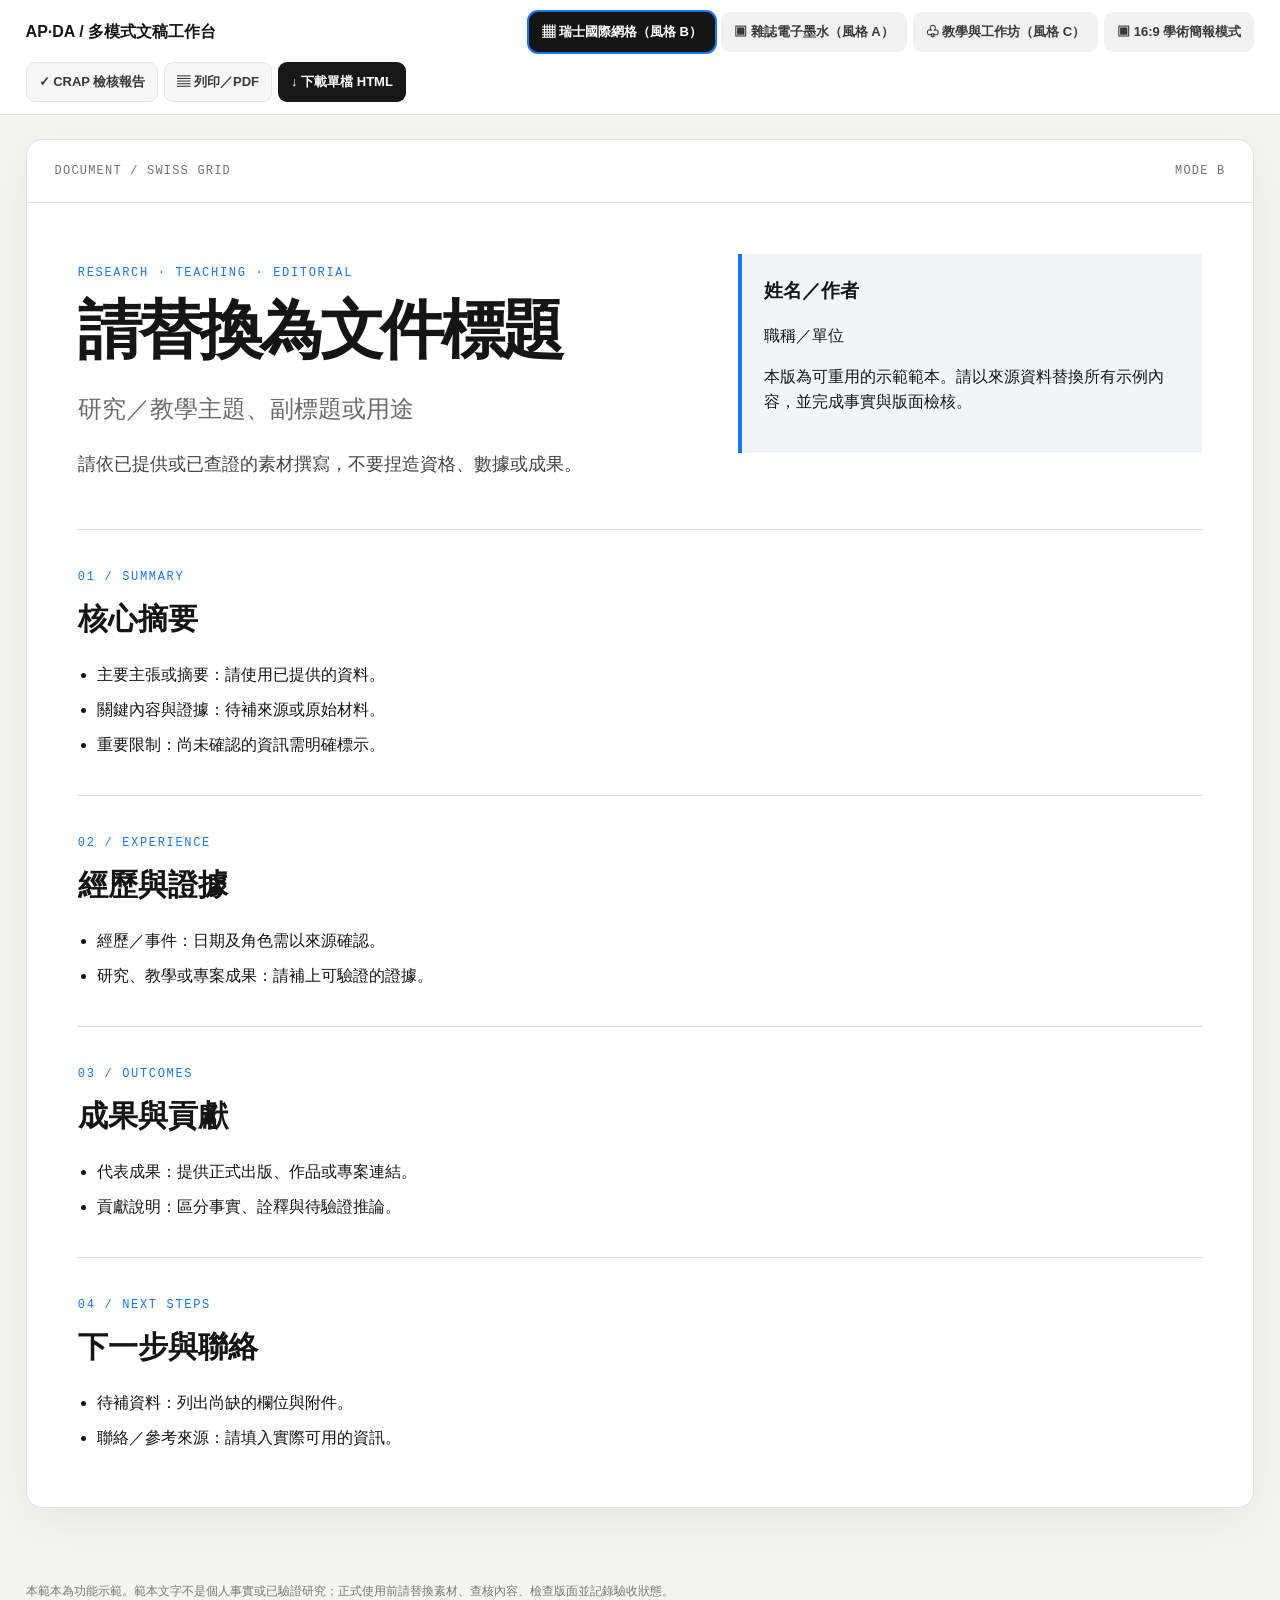
==== assets/multimode-document-studio-template.html @ 9c04f444 "Add reusable multimode document studio HTML template" ====
<!doctype html>
<html lang="zh-Hant" data-initial-mode="swiss">
<head>
<meta charset="utf-8"><meta name="viewport" content="width=device-width,initial-scale=1">
<meta name="description" content="全能文稿排版助手多模式文稿工作介面範本">
<title>多模式文稿工作介面｜全能文稿排版助手</title>
<style>
:root{color-scheme:light;--paper:#f4f4f2;--ink:#151515;--muted:#626262;--line:#d8d8d5;--blue:#1877f2;font-family:Inter,-apple-system,BlinkMacSystemFont,"Segoe UI","Noto Sans TC",sans-serif}
*{box-sizing:border-box}body{margin:0;background:var(--paper);color:var(--ink);line-height:1.55}button{font:inherit;cursor:pointer}button:focus-visible{outline:3px solid #1677ff;outline-offset:3px}
.toolbar{position:sticky;z-index:20;top:0;display:flex;align-items:center;gap:10px;padding:12px clamp(12px,2vw,28px);background:#fffffff2;border-bottom:1px solid #ddd;flex-wrap:wrap}.brand{font-weight:800;white-space:nowrap;margin-right:auto}.mode-group,.action-group{display:flex;align-items:center;gap:6px;flex-wrap:wrap}.toolbar button{border:1px solid transparent;background:#f1f1f1;color:#383838;padding:9px 12px;border-radius:9px;font-size:13px;font-weight:650}.toolbar button[aria-pressed="true"]{background:#141414;color:white;border-color:#141414;box-shadow:0 0 0 2px #1677ff}.toolbar .action{background:#f6f6f6;border-color:#e4e4e4}.toolbar .dark{background:#171717;color:white}
.workspace{max-width:1440px;margin:24px auto;padding:0 clamp(12px,2vw,28px) 50px}.mode-view[hidden]{display:none!important}.paper{background:white;border:1px solid #e1e1e1;border-radius:16px;box-shadow:0 16px 42px #0000000d;overflow:hidden}.meta-row{display:flex;justify-content:space-between;gap:20px;color:#727272;font:12px ui-monospace,monospace;letter-spacing:.1em;text-transform:uppercase;padding:24px 28px;border-bottom:1px solid #e5e5e5}.body-pad{padding:clamp(24px,4vw,64px)}.kicker{font:12px ui-monospace,monospace;letter-spacing:.14em;color:var(--blue);text-transform:uppercase}.main-title{font-size:clamp(32px,5vw,68px);letter-spacing:-.055em;line-height:1.08;margin:16px 0}.sub-title{font-size:clamp(17px,2vw,24px);color:#6a6a6a;max-width:760px}.intro{font-size:18px;max-width:820px;color:#444}.content-section{padding-top:28px;margin-top:32px;border-top:1px solid var(--line)}.content-section h2{font-size:clamp(20px,2.4vw,30px);margin:0 0 14px}.content-section ul{padding-left:1.2em;margin-bottom:0}.content-section li{padding:5px 0}
.swiss-grid{display:grid;grid-template-columns:minmax(0,1.15fr) minmax(230px,.85fr);gap:32px;align-items:start}.statbox{background:#f2f5f8;padding:22px;border-left:4px solid #1877f2}.statbox h3{margin-top:0}.editorial{font-family:Georgia,"Noto Serif TC",serif}.editorial .main-title{font-weight:500;letter-spacing:-.035em}.editorial .intro{font-size:20px;line-height:1.8}.editorial .content-section{border-top:2px solid #222;margin-top:42px;padding-top:25px}.editorial .content-section h2{font-weight:500}.workshop-banner{padding:24px;background:#172d2a;color:white;border-radius:12px}.workshop-banner .kicker{color:#91e6c9}.workshop-steps{display:grid;grid-template-columns:repeat(2,minmax(0,1fr));gap:14px}.workshop-steps .content-section{border:1px solid var(--line);border-radius:10px;padding:20px;margin:0;background:white}
.slide-controls{display:flex;justify-content:center;align-items:center;gap:12px;margin:14px 0}.slide-controls button,.overview button{background:white;border:1px solid #ccc;border-radius:8px;padding:8px 12px}.slide-count{font:13px ui-monospace,monospace;color:#555;min-width:75px;text-align:center}.slide-stage{max-width:1120px;margin:0 auto}.slide{aspect-ratio:16/9;width:100%;min-height:320px;max-height:calc(100vh - 210px);overflow:auto;background:#090909;color:#fff;border-radius:12px;padding:clamp(24px,5vw,72px);display:flex;flex-direction:column;justify-content:space-between;box-shadow:0 18px 54px #0002}.slide[hidden]{display:none}.slide .kicker{color:#65b8ff}.slide h1{font-size:clamp(30px,5vw,70px);line-height:1.08;letter-spacing:-.04em;margin:16px 0}.slide h2{font-size:clamp(24px,3.4vw,46px);line-height:1.15}.slide p,.slide li{font-size:clamp(15px,1.4vw,20px);color:#dedede}.slide-foot{display:flex;justify-content:space-between;border-top:1px solid #444;padding-top:12px;color:#aaa;font:12px ui-monospace,monospace}.overview{display:none;grid-template-columns:repeat(auto-fit,minmax(220px,1fr));gap:14px;margin-top:18px}.overview.open{display:grid}.overview button{text-align:left;min-height:110px}.overview strong{display:block;margin-bottom:8px}.hint{text-align:center;color:#777;font-size:12px;margin:10px 0}
.dialog{border:1px solid #ddd;border-radius:16px;padding:0;width:min(760px,calc(100vw - 24px));max-height:85vh;overflow:auto;box-shadow:0 20px 80px #0004}.dialog::backdrop{background:#0007;backdrop-filter:blur(3px)}.dialog-head{display:flex;align-items:center;justify-content:space-between;padding:18px 22px;border-bottom:1px solid #ddd}.dialog-head h2{margin:0}.dialog-head button{border:1px solid #ddd;border-radius:8px;background:white;padding:7px 10px}.dialog-body{padding:20px 22px}.dialog-body p{color:#555}.check-group{padding:16px 0;border-bottom:1px solid #eee}.check-group h3{margin:0 0 8px}.check-item{display:flex;gap:10px;align-items:flex-start;padding:7px 0}.check-item input{margin-top:5px}.check-status{font-size:12px;color:#666;margin-top:6px}.footnote{color:#777;font-size:12px;margin-top:18px}.footer{max-width:1440px;margin:20px auto;padding:0 clamp(12px,2vw,28px);font-size:12px;color:#777}
@media(max-width:850px){.brand{width:100%;margin-bottom:2px}.toolbar{position:static}.swiss-grid{grid-template-columns:1fr}.workshop-steps{grid-template-columns:1fr}.slide{max-height:none;min-height:280px}.workspace{margin-top:14px}}
@media print{body{background:#fff}.toolbar,.slide-controls,.hint,.footer,.dialog,.overview{display:none!important}.workspace{padding:0;margin:0;max-width:none}.paper{border:0;border-radius:0;box-shadow:none}.mode-view[hidden]{display:none!important}.slide-stage{max-width:none}.slide{display:flex!important;width:100%;height:56.25vw;max-height:none;aspect-ratio:16/9;border-radius:0;page-break-after:always;break-after:page;print-color-adjust:exact;-webkit-print-color-adjust:exact}.slide:last-child{break-after:auto}.body-pad{padding:20mm}.meta-row{padding:10mm}.content-section{break-inside:avoid}.content-section li{break-inside:avoid}}
</style>
</head>
<body>
<header class="toolbar" aria-label="文稿模式與輸出工具列">
  <div class="brand">AP·DA / 多模式文稿工作台</div>
  <div class="mode-group" role="group" aria-label="選擇呈現模式">
    <button type="button" data-mode-button="swiss" aria-pressed="true">▦ 瑞士國際網格（風格 B）</button>
    <button type="button" data-mode-button="editorial" aria-pressed="false">▣ 雜誌電子墨水（風格 A）</button>
    <button type="button" data-mode-button="workshop" aria-pressed="false">♧ 教學與工作坊（風格 C）</button>
    <button type="button" data-mode-button="slides" aria-pressed="false">▣ 16:9 學術簡報模式</button>
  </div>
  <div class="action-group" role="group" aria-label="檢核與輸出">
    <button class="action" type="button" id="crap-open">✓ CRAP 檢核報告</button>
    <button class="action" type="button" id="print-page">▤ 列印／PDF</button>
    <button class="dark" type="button" id="download-html">↓ 下載單檔 HTML</button>
  </div>
</header>
<main class="workspace">
  <section id="view-swiss" class="mode-view" data-mode-view="swiss" aria-label="瑞士國際網格模式">
    <div class="paper"><div class="meta-row"><span>DOCUMENT / SWISS GRID</span><span>MODE B</span></div><div class="body-pad">
      <div class="swiss-grid"><div><p class="kicker">Research · Teaching · Editorial</p><h1 class="main-title" data-title>請替換為文件標題</h1><p class="sub-title" data-subtitle>研究／教學主題、副標題或用途</p><p class="intro" data-intro>請依已提供或已查證的素材撰寫，不要捏造資格、數據或成果。</p></div><aside class="statbox"><h3 data-author>姓名／作者</h3><p data-role>職稱／單位</p><p>本版為可重用的示範範本。請以來源資料替換所有示例內容，並完成事實與版面檢核。</p></aside></div><div data-sections></div>
    </div></div>
  </section>
  <section id="view-editorial" class="mode-view editorial" data-mode-view="editorial" aria-label="雜誌電子墨水模式" hidden>
    <div class="paper"><div class="meta-row"><span>FIELD NOTES / EDITORIAL</span><span>MODE A</span></div><div class="body-pad">
      <p class="kicker">A considered document</p><h1 class="main-title" data-title>請替換為文件標題</h1><p class="sub-title" data-subtitle>研究／教學主題、副標題或用途</p><p class="intro" data-intro>請依已提供或已查證的素材撰寫，不要捏造資格、數據或成果。</p><p data-author></p><p data-role></p><div data-sections></div>
    </div></div>
  </section>
  <section id="view-workshop" class="mode-view" data-mode-view="workshop" aria-label="教學與工作坊模式" hidden>
    <div class="paper"><div class="meta-row"><span>LEARNING / WORKSHOP</span><span>MODE C</span></div><div class="body-pad">
      <div class="workshop-banner"><p class="kicker">Workshop / Learning Design</p><h1 class="main-title" data-title>請替換為文件標題</h1><p class="sub-title" data-subtitle>研究／教學主題、副標題或用途</p><p data-intro>請依已提供或已查證的素材撰寫，不要捏造資格、數據或成果。</p></div><p><strong data-author>姓名／作者</strong> · <span data-role>職稱／單位</span></p><div class="workshop-steps" data-sections></div>
    </div></div>
  </section>
  <section id="view-slides" class="mode-view" data-mode-view="slides" aria-label="16比9學術簡報模式" hidden>
    <div class="slide-stage" id="slide-stage" aria-live="polite"></div>
    <div class="slide-controls"><button type="button" id="slide-prev" aria-label="上一頁">← 上一頁</button><span id="slide-count" class="slide-count">01 / 05</span><button type="button" id="slide-next" aria-label="下一頁">下一頁 →</button><button type="button" id="slide-overview-toggle" aria-expanded="false">總覽（Esc）</button></div>
    <p class="hint">鍵盤 ← → 翻頁；Esc 切換頁面總覽。列印時每張投影片分頁。</p><div id="slide-overview" class="overview" aria-label="投影片總覽"></div>
  </section>
</main>
<footer class="footer">本範本為功能示範。範本文字不是個人事實或已驗證研究；正式使用前請替換素材、查核內容、檢查版面並記錄驗收狀態。</footer>
<dialog id="crap-dialog" class="dialog" aria-labelledby="crap-title">
  <div class="dialog-head"><h2 id="crap-title">CRAP 檢核報告</h2><button type="button" id="crap-close" aria-label="關閉檢核報告">關閉 ✕</button></div>
  <div class="dialog-body"><p>請實際檢查目前成品後再勾選。此面板提供檢核記錄，不會自動驗證內容、來源或瀏覽器渲染；未勾選項目維持「尚未檢查」。</p><div id="crap-checks"></div><p id="crap-summary" role="status">完成 0 項；其餘尚未檢查。</p></div>
</dialog>
<script>
const DOC = {
  title:"請替換為文件標題", subtitle:"研究／教學主題、副標題或用途", author:"姓名／作者", role:"職稱／單位",
  intro:"請依已提供或已查證的素材撰寫，不要捏造資格、數據或成果。",
  sections:[
    {title:"核心摘要",label:"01 / SUMMARY",items:["主要主張或摘要：請使用已提供的資料。","關鍵內容與證據：待補來源或原始材料。","重要限制：尚未確認的資訊需明確標示。"]},
    {title:"經歷與證據",label:"02 / EXPERIENCE",items:["經歷／事件：日期及角色需以來源確認。","研究、教學或專案成果：請補上可驗證的證據。"]},
    {title:"成果與貢獻",label:"03 / OUTCOMES",items:["代表成果：提供正式出版、作品或專案連結。","貢獻說明：區分事實、詮釋與待驗證推論。"]},
    {title:"下一步與聯絡",label:"04 / NEXT STEPS",items:["待補資料：列出尚缺的欄位與附件。","聯絡／參考來源：請填入實際可用的資訊。"]}
  ]
};
const esc = value => String(value).replace(/[&<>"']/g, ch => ({"&":"&amp;","<":"&lt;",">":"&gt;",'"':"&quot;","'":"&#39;"}[ch]));
function sectionsHTML(layout){
  return DOC.sections.map(section=>{
    const items=section.items.map(item=>"<li>"+esc(item)+"</li>").join("");
    if(layout==="workshop")return '<article class="content-section"><p class="kicker">'+esc(section.label)+'</p><h2>'+esc(section.title)+'</h2><ul>'+items+'</ul><p><strong>操作／檢核：</strong>依實際任務補上步驟、時間、產出與評量。</p></article>';
    return '<section class="content-section"><p class="kicker">'+esc(section.label)+'</p><h2>'+esc(section.title)+'</h2><ul>'+items+'</ul></section>';
  }).join("");
}
function renderDocument(){
  document.querySelectorAll("[data-title]").forEach(el=>el.textContent=DOC.title);
  document.querySelectorAll("[data-subtitle]").forEach(el=>el.textContent=DOC.subtitle);
  document.querySelectorAll("[data-author]").forEach(el=>el.textContent=DOC.author);
  document.querySelectorAll("[data-role]").forEach(el=>el.textContent=DOC.role);
  document.querySelectorAll("[data-intro]").forEach(el=>el.textContent=DOC.intro);
  document.querySelectorAll("[data-sections]").forEach(el=>el.innerHTML=sectionsHTML(el.closest("[data-mode-view]").dataset.modeView));
  document.title=DOC.title+"｜多模式文稿工作台";
}
let activeMode="swiss",activeSlide=0;
function makeSlides(){
  const items=[{label:"COVER / PROFILE",title:DOC.title,body:[DOC.subtitle,DOC.author+" · "+DOC.role,DOC.intro]}].concat(DOC.sections.map(s=>({label:s.label,title:s.title,body:s.items})));
  const stage=document.getElementById("slide-stage"),overview=document.getElementById("slide-overview");
  stage.innerHTML=items.map((s,i)=>'<article class="slide" data-slide-index="'+i+'" '+(i===0?"":"hidden")+'><div><p class="kicker">'+esc(s.label)+'</p><h'+(i===0?"1":"2")+'>'+esc(s.title)+'</h'+(i===0?"1":"2")+'>'+s.body.map(line=>"<p>"+esc(line)+"</p>").join("")+'</div><div class="slide-foot"><span>ACADEMIC COMMUNICATION / '+String(i+1).padStart(2,"0")+'</span><span>'+String(i+1).padStart(2,"0")+' / '+String(items.length).padStart(2,"0")+'</span></div></article>').join("");
  overview.innerHTML=items.map((s,i)=>'<button type="button" data-overview-slide="'+i+'"><strong>'+String(i+1).padStart(2,"0")+' · '+esc(s.title)+'</strong><span>'+esc(s.body[0]||"")+'</span></button>').join("");
  overview.querySelectorAll("[data-overview-slide]").forEach(btn=>btn.addEventListener("click",()=>{activeSlide=Number(btn.dataset.overviewSlide);updateSlide();toggleOverview(false)}));
  updateSlide();
}
function updateSlide(){
  const slides=[...document.querySelectorAll("[data-slide-index]")];if(!slides.length)return;
  activeSlide=Math.max(0,Math.min(activeSlide,slides.length-1));
  slides.forEach((slide,i)=>slide.hidden=i!==activeSlide);
  document.getElementById("slide-count").textContent=String(activeSlide+1).padStart(2,"0")+" / "+String(slides.length).padStart(2,"0");
  document.getElementById("slide-prev").disabled=activeSlide===0;document.getElementById("slide-next").disabled=activeSlide===slides.length-1;
}
function toggleOverview(force){
  const el=document.getElementById("slide-overview"),open=typeof force==="boolean"?force:!el.classList.contains("open");
  el.classList.toggle("open",open);document.getElementById("slide-overview-toggle").setAttribute("aria-expanded",String(open));document.getElementById("slide-stage").style.display=open?"none":"block";
}
function setMode(mode){
  activeMode=mode;document.documentElement.dataset.initialMode=mode;
  document.querySelectorAll("[data-mode-button]").forEach(b=>b.setAttribute("aria-pressed",String(b.dataset.modeButton===mode)));
  document.querySelectorAll("[data-mode-view]").forEach(v=>v.hidden=v.dataset.modeView!==mode);
  if(mode!=="slides")toggleOverview(false);if(mode==="slides")updateSlide();
}
document.querySelectorAll("[data-mode-button]").forEach(b=>b.addEventListener("click",()=>setMode(b.dataset.modeButton)));
document.getElementById("slide-prev").addEventListener("click",()=>{activeSlide--;updateSlide()});
document.getElementById("slide-next").addEventListener("click",()=>{activeSlide++;updateSlide()});
document.getElementById("slide-overview-toggle").addEventListener("click",()=>toggleOverview());
document.addEventListener("keydown",e=>{
  if(document.getElementById("crap-dialog").open||activeMode!=="slides")return;
  if(e.key==="ArrowLeft"){activeSlide--;updateSlide()}if(e.key==="ArrowRight"){activeSlide++;updateSlide()}if(e.key==="Escape")toggleOverview();
});
const crapGroups=[
  {key:"C",name:"C — Contrast／對比",items:["標題、次標題、正文與註解具清楚層級。","主要焦點明確，文字與背景有足夠對比。","圖表標籤、註腳和來源容易閱讀。"]},
  {key:"R",name:"R — Repetition／重複",items:["字型、色彩、間距與頁碼規則一致。","相同資料類別使用一致的符號與視覺編碼。","各模式的內容事實與資料保持同步。"]},
  {key:"A",name:"A — Alignment／對齊",items:["文字、圖片、圖表與頁碼沿共同網格排列。","沒有無設計目的的偏移、遮擋或溢位。","16:9 投影片在不同視窗大小下仍完整顯示。"]},
  {key:"P",name:"P — Proximity／親密性",items:["相關標題、內容、圖表與來源彼此靠近。","不同主題有清楚分組與足夠留白。","控制列不遮擋正文，匯出／列印內容完整。"]}
];
const checks=document.getElementById("crap-checks");
checks.innerHTML=crapGroups.map(g=>'<section class="check-group"><h3>'+g.name+'</h3>'+g.items.map((item,i)=>'<label class="check-item"><input type="checkbox" data-crap-check="'+g.key+'-'+i+'"><span>'+item+'</span></label>').join("")+'<div class="check-status" data-crap-status="'+g.key+'">狀態：尚未檢查（0/'+g.items.length+'）</div></section>').join("");
function updateCrapSummary(){
  let total=0,checked=0;crapGroups.forEach(g=>{
    const inputs=[...document.querySelectorAll('[data-crap-check^="'+g.key+'-"]')],count=inputs.filter(x=>x.checked).length;total+=inputs.length;checked+=count;
    document.querySelector('[data-crap-status="'+g.key+'"]').textContent=count===inputs.length?"狀態：已記錄完成檢查（"+count+"/"+inputs.length+"）":"狀態："+(count?"部分檢查":"尚未檢查")+"（"+count+"/"+inputs.length+"）";
  });
  document.getElementById("crap-summary").textContent="完成記錄 "+checked+"/"+total+" 項；未完成 "+(total-checked)+" 項。勾選代表你已實際查看，不是自動驗證結果。";
}
checks.addEventListener("change",updateCrapSummary);
document.getElementById("crap-open").addEventListener("click",()=>document.getElementById("crap-dialog").showModal());
document.getElementById("crap-close").addEventListener("click",()=>document.getElementById("crap-dialog").close());
document.getElementById("print-page").addEventListener("click",()=>window.print());
document.getElementById("download-html").addEventListener("click",()=>{
  document.documentElement.dataset.initialMode=activeMode;
  const source="<!doctype html>\n"+document.documentElement.outerHTML,blob=new Blob([source],{type:"text/html;charset=utf-8"}),url=URL.createObjectURL(blob),a=document.createElement("a");
  a.href=url;a.download=(DOC.title||"document-studio").replace(/[\\/:*?"<>|]/g,"-").slice(0,80)+".html";
  document.body.appendChild(a);a.click();a.remove();setTimeout(()=>URL.revokeObjectURL(url),1000);
});
renderDocument();makeSlides();setMode(document.documentElement.dataset.initialMode||"swiss");updateCrapSummary();
</script>
</body>
</html>
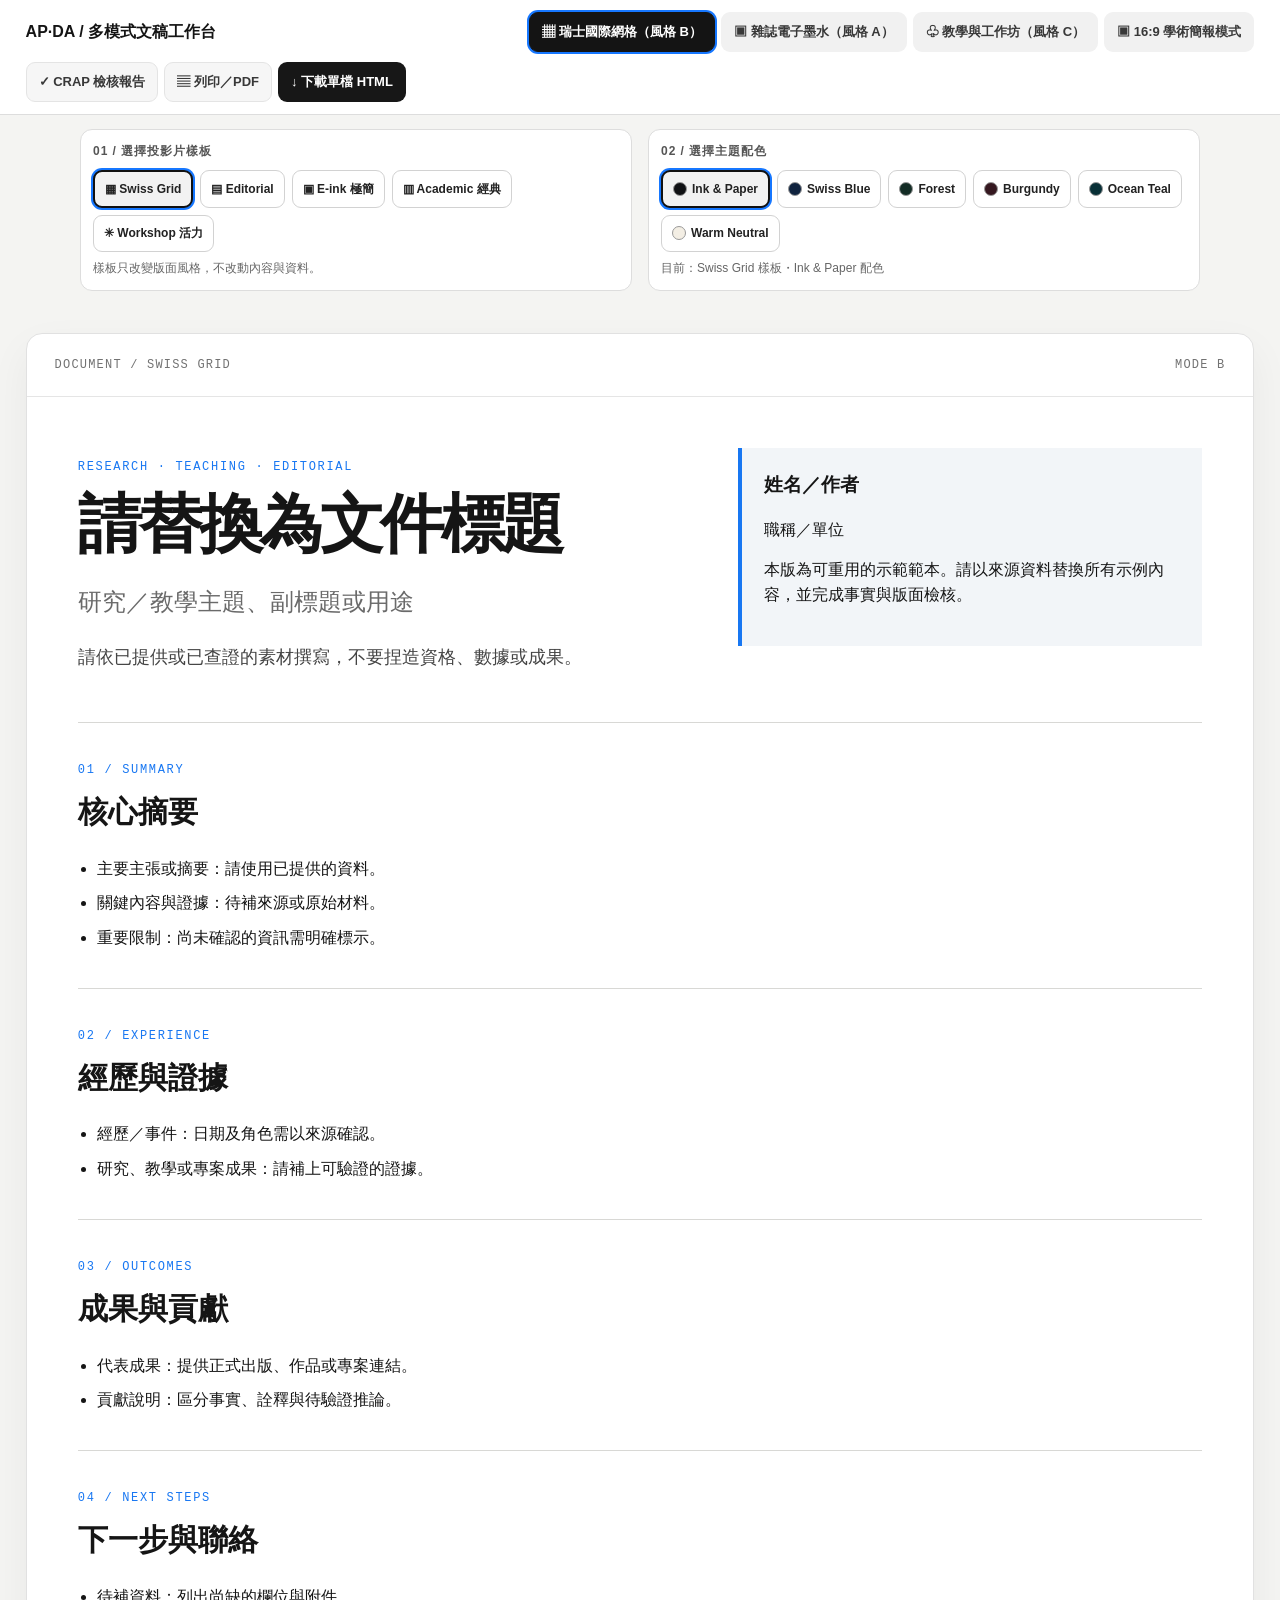
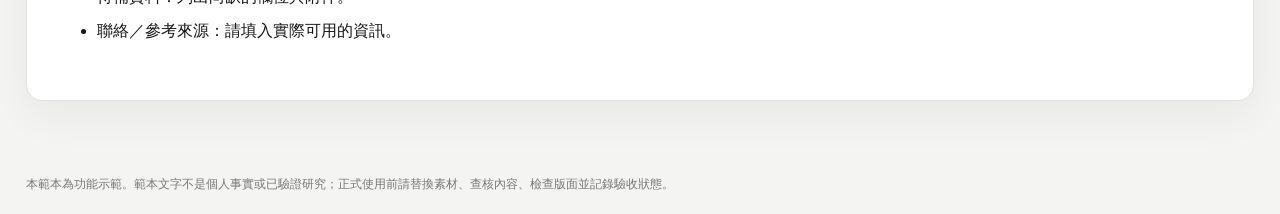
==== commit ee267670: "feat: add five slide templates and six live palettes for v2.0" ====
--- a/assets/multimode-document-studio-template.html
+++ b/assets/multimode-document-studio-template.html
@@ -1,5 +1,5 @@
 <!doctype html>
-<html lang="zh-Hant" data-initial-mode="swiss">
+<html lang="zh-Hant" data-initial-mode="swiss" data-palette="ink-paper" data-slide-template="swiss">
 <head>
 <meta charset="utf-8"><meta name="viewport" content="width=device-width,initial-scale=1">
 <meta name="description" content="全能文稿排版助手多模式文稿工作介面範本">
@@ -10,10 +10,31 @@
 .toolbar{position:sticky;z-index:20;top:0;display:flex;align-items:center;gap:10px;padding:12px clamp(12px,2vw,28px);background:#fffffff2;border-bottom:1px solid #ddd;flex-wrap:wrap}.brand{font-weight:800;white-space:nowrap;margin-right:auto}.mode-group,.action-group{display:flex;align-items:center;gap:6px;flex-wrap:wrap}.toolbar button{border:1px solid transparent;background:#f1f1f1;color:#383838;padding:9px 12px;border-radius:9px;font-size:13px;font-weight:650}.toolbar button[aria-pressed="true"]{background:#141414;color:white;border-color:#141414;box-shadow:0 0 0 2px #1677ff}.toolbar .action{background:#f6f6f6;border-color:#e4e4e4}.toolbar .dark{background:#171717;color:white}
 .workspace{max-width:1440px;margin:24px auto;padding:0 clamp(12px,2vw,28px) 50px}.mode-view[hidden]{display:none!important}.paper{background:white;border:1px solid #e1e1e1;border-radius:16px;box-shadow:0 16px 42px #0000000d;overflow:hidden}.meta-row{display:flex;justify-content:space-between;gap:20px;color:#727272;font:12px ui-monospace,monospace;letter-spacing:.1em;text-transform:uppercase;padding:24px 28px;border-bottom:1px solid #e5e5e5}.body-pad{padding:clamp(24px,4vw,64px)}.kicker{font:12px ui-monospace,monospace;letter-spacing:.14em;color:var(--blue);text-transform:uppercase}.main-title{font-size:clamp(32px,5vw,68px);letter-spacing:-.055em;line-height:1.08;margin:16px 0}.sub-title{font-size:clamp(17px,2vw,24px);color:#6a6a6a;max-width:760px}.intro{font-size:18px;max-width:820px;color:#444}.content-section{padding-top:28px;margin-top:32px;border-top:1px solid var(--line)}.content-section h2{font-size:clamp(20px,2.4vw,30px);margin:0 0 14px}.content-section ul{padding-left:1.2em;margin-bottom:0}.content-section li{padding:5px 0}
 .swiss-grid{display:grid;grid-template-columns:minmax(0,1.15fr) minmax(230px,.85fr);gap:32px;align-items:start}.statbox{background:#f2f5f8;padding:22px;border-left:4px solid #1877f2}.statbox h3{margin-top:0}.editorial{font-family:Georgia,"Noto Serif TC",serif}.editorial .main-title{font-weight:500;letter-spacing:-.035em}.editorial .intro{font-size:20px;line-height:1.8}.editorial .content-section{border-top:2px solid #222;margin-top:42px;padding-top:25px}.editorial .content-section h2{font-weight:500}.workshop-banner{padding:24px;background:#172d2a;color:white;border-radius:12px}.workshop-banner .kicker{color:#91e6c9}.workshop-steps{display:grid;grid-template-columns:repeat(2,minmax(0,1fr));gap:14px}.workshop-steps .content-section{border:1px solid var(--line);border-radius:10px;padding:20px;margin:0;background:white}
-.slide-controls{display:flex;justify-content:center;align-items:center;gap:12px;margin:14px 0}.slide-controls button,.overview button{background:white;border:1px solid #ccc;border-radius:8px;padding:8px 12px}.slide-count{font:13px ui-monospace,monospace;color:#555;min-width:75px;text-align:center}.slide-stage{max-width:1120px;margin:0 auto}.slide{aspect-ratio:16/9;width:100%;min-height:320px;max-height:calc(100vh - 210px);overflow:auto;background:#090909;color:#fff;border-radius:12px;padding:clamp(24px,5vw,72px);display:flex;flex-direction:column;justify-content:space-between;box-shadow:0 18px 54px #0002}.slide[hidden]{display:none}.slide .kicker{color:#65b8ff}.slide h1{font-size:clamp(30px,5vw,70px);line-height:1.08;letter-spacing:-.04em;margin:16px 0}.slide h2{font-size:clamp(24px,3.4vw,46px);line-height:1.15}.slide p,.slide li{font-size:clamp(15px,1.4vw,20px);color:#dedede}.slide-foot{display:flex;justify-content:space-between;border-top:1px solid #444;padding-top:12px;color:#aaa;font:12px ui-monospace,monospace}.overview{display:none;grid-template-columns:repeat(auto-fit,minmax(220px,1fr));gap:14px;margin-top:18px}.overview.open{display:grid}.overview button{text-align:left;min-height:110px}.overview strong{display:block;margin-bottom:8px}.hint{text-align:center;color:#777;font-size:12px;margin:10px 0}
+.slide-controls{display:flex;justify-content:center;align-items:center;gap:12px;margin:14px 0}.slide-controls button,.overview button{background:white;border:1px solid #ccc;border-radius:8px;padding:8px 12px}.slide-count{font:13px ui-monospace,monospace;color:#555;min-width:75px;text-align:center}.slide-stage{max-width:1120px;margin:0 auto}.slide{aspect-ratio:16/9;width:100%;overflow:auto;background:#090909;color:#fff;border-radius:12px;padding:clamp(24px,5vw,72px);display:flex;flex-direction:column;justify-content:space-between;box-shadow:0 18px 54px #0002}.slide[hidden]{display:none}.slide .kicker{color:#65b8ff}.slide h1{font-size:clamp(30px,5vw,70px);line-height:1.08;letter-spacing:-.04em;margin:16px 0}.slide h2{font-size:clamp(24px,3.4vw,46px);line-height:1.15}.slide p,.slide li{font-size:clamp(15px,1.4vw,20px);color:#dedede}.slide-foot{display:flex;justify-content:space-between;border-top:1px solid #444;padding-top:12px;color:#aaa;font:12px ui-monospace,monospace}.overview{display:none;grid-template-columns:repeat(auto-fit,minmax(220px,1fr));gap:14px;margin-top:18px}.overview.open{display:grid}.overview button{text-align:left;min-height:110px}.overview strong{display:block;margin-bottom:8px}.hint{text-align:center;color:#777;font-size:12px;margin:10px 0}
 .dialog{border:1px solid #ddd;border-radius:16px;padding:0;width:min(760px,calc(100vw - 24px));max-height:85vh;overflow:auto;box-shadow:0 20px 80px #0004}.dialog::backdrop{background:#0007;backdrop-filter:blur(3px)}.dialog-head{display:flex;align-items:center;justify-content:space-between;padding:18px 22px;border-bottom:1px solid #ddd}.dialog-head h2{margin:0}.dialog-head button{border:1px solid #ddd;border-radius:8px;background:white;padding:7px 10px}.dialog-body{padding:20px 22px}.dialog-body p{color:#555}.check-group{padding:16px 0;border-bottom:1px solid #eee}.check-group h3{margin:0 0 8px}.check-item{display:flex;gap:10px;align-items:flex-start;padding:7px 0}.check-item input{margin-top:5px}.check-status{font-size:12px;color:#666;margin-top:6px}.footnote{color:#777;font-size:12px;margin-top:18px}.footer{max-width:1440px;margin:20px auto;padding:0 clamp(12px,2vw,28px);font-size:12px;color:#777}
-@media(max-width:850px){.brand{width:100%;margin-bottom:2px}.toolbar{position:static}.swiss-grid{grid-template-columns:1fr}.workshop-steps{grid-template-columns:1fr}.slide{max-height:none;min-height:280px}.workspace{margin-top:14px}}
+@media(max-width:850px){.brand{width:100%;margin-bottom:2px}.toolbar{position:static}.swiss-grid{grid-template-columns:1fr}.workshop-steps{grid-template-columns:1fr}.slide{max-height:none;min-height:0}.workspace{margin-top:14px}}
 @media print{body{background:#fff}.toolbar,.slide-controls,.hint,.footer,.dialog,.overview{display:none!important}.workspace{padding:0;margin:0;max-width:none}.paper{border:0;border-radius:0;box-shadow:none}.mode-view[hidden]{display:none!important}.slide-stage{max-width:none}.slide{display:flex!important;width:100%;height:56.25vw;max-height:none;aspect-ratio:16/9;border-radius:0;page-break-after:always;break-after:page;print-color-adjust:exact;-webkit-print-color-adjust:exact}.slide:last-child{break-after:auto}.body-pad{padding:20mm}.meta-row{padding:10mm}.content-section{break-inside:avoid}.content-section li{break-inside:avoid}}
+
+/* v2.0: live slide template and palette system */
+:root{--deck-bg:#101114;--deck-fg:#fff;--deck-muted:#dedede;--deck-accent:#65b8ff;--deck-line:#444;--deck-panel:#24262a}
+html[data-palette="swiss-blue"]{--deck-bg:#10233f;--deck-fg:#fff;--deck-muted:#dce8f7;--deck-accent:#75c4ff;--deck-line:#49617d;--deck-panel:#19395e}
+html[data-palette="forest"]{--deck-bg:#132c25;--deck-fg:#f5f4e9;--deck-muted:#d1dfd5;--deck-accent:#a6e3b7;--deck-line:#48675b;--deck-panel:#204438}
+html[data-palette="burgundy"]{--deck-bg:#351820;--deck-fg:#fff7f0;--deck-muted:#f0d9d7;--deck-accent:#ffb4a6;--deck-line:#80505a;--deck-panel:#512833}
+html[data-palette="ocean-teal"]{--deck-bg:#082f36;--deck-fg:#f2ffff;--deck-muted:#c9e5e7;--deck-accent:#70e1d5;--deck-line:#3c7077;--deck-panel:#12464e}
+html[data-palette="warm-neutral"]{--deck-bg:#f3eee4;--deck-fg:#29251f;--deck-muted:#59534a;--deck-accent:#a44b2b;--deck-line:#c9bdac;--deck-panel:#e4d9c8}
+.slide{background:var(--deck-bg);color:var(--deck-fg)}.slide .kicker{color:var(--deck-accent)}.slide p,.slide li{color:var(--deck-muted)}.slide-foot{border-color:var(--deck-line);color:var(--deck-muted)}
+html[data-slide-template="editorial"] .slide{font-family:Georgia,"Noto Serif TC",serif;padding:clamp(30px,6vw,88px);border-radius:0;background:var(--deck-bg)}
+html[data-slide-template="editorial"] .slide h1,html[data-slide-template="editorial"] .slide h2{font-weight:500;letter-spacing:-.025em}
+html[data-slide-template="eink"] .slide{border-radius:0;box-shadow:none;border:1px solid var(--deck-line);padding:clamp(28px,5vw,76px)}
+html[data-slide-template="eink"] .slide .kicker{letter-spacing:.2em;text-transform:uppercase}
+html[data-slide-template="academic"] .slide{border-radius:3px;border-top:10px solid var(--deck-accent);padding:clamp(26px,4.5vw,66px)}
+html[data-slide-template="academic"] .slide h1,html[data-slide-template="academic"] .slide h2{max-width:18ch}
+html[data-slide-template="workshop"] .slide{border-radius:22px;background:linear-gradient(135deg,var(--deck-bg),var(--deck-panel));padding:clamp(26px,4.5vw,66px)}
+html[data-slide-template="workshop"] .slide h1,html[data-slide-template="workshop"] .slide h2{max-width:20ch}
+html[data-slide-template="swiss"] .slide{border-radius:8px;border-left:8px solid var(--deck-accent)}
+.style-pickers{display:flex;flex-wrap:wrap;gap:16px;align-items:flex-start;padding:14px 0 18px;margin:0 auto;max-width:1120px}
+.picker-group{border:1px solid #ddd;background:#fff;border-radius:12px;padding:12px;min-width:0;flex:1 1 300px}.picker-title{font-size:12px;font-weight:800;letter-spacing:.08em;color:#555;margin:0 0 9px}.picker-options{display:flex;flex-wrap:wrap;gap:7px}.picker-options button{border:1px solid #d2d2d2;background:#fff;color:#222;border-radius:9px;padding:8px 10px;font-size:12px;font-weight:650}.picker-options button[aria-pressed="true"]{border:2px solid #111;background:#f2f2f2;box-shadow:0 0 0 2px #1677ff}.palette-swatch{display:inline-block;width:14px;height:14px;border-radius:50%;border:1px solid #999;vertical-align:-3px;margin-right:5px}.picker-status{font-size:12px;color:#666;margin:7px 0 0}
+@media(max-width:600px){.picker-group{flex-basis:100%}}
 </style>
 </head>
 <body>
@@ -31,6 +52,14 @@
     <button class="dark" type="button" id="download-html">↓ 下載單檔 HTML</button>
   </div>
 </header>
+<section class="style-pickers" aria-label="簡報樣板與配色選擇">
+ <div class="picker-group"><p class="picker-title">01 / 選擇投影片樣板</p><div class="picker-options" role="group" aria-label="投影片樣板">
+  <button type="button" data-template-choice="swiss" aria-pressed="true">▦ Swiss Grid</button><button type="button" data-template-choice="editorial" aria-pressed="false">▤ Editorial</button><button type="button" data-template-choice="eink" aria-pressed="false">▣ E-ink 極簡</button><button type="button" data-template-choice="academic" aria-pressed="false">▥ Academic 經典</button><button type="button" data-template-choice="workshop" aria-pressed="false">✳ Workshop 活力</button>
+ </div><p class="picker-status">樣板只改變版面風格，不改動內容與資料。</p></div>
+ <div class="picker-group"><p class="picker-title">02 / 選擇主題配色</p><div class="picker-options" role="group" aria-label="主題配色">
+  <button type="button" data-palette-choice="ink-paper" aria-pressed="true"><span class="palette-swatch" style="background:#101114"></span>Ink & Paper</button><button type="button" data-palette-choice="swiss-blue" aria-pressed="false"><span class="palette-swatch" style="background:#10233f"></span>Swiss Blue</button><button type="button" data-palette-choice="forest" aria-pressed="false"><span class="palette-swatch" style="background:#132c25"></span>Forest</button><button type="button" data-palette-choice="burgundy" aria-pressed="false"><span class="palette-swatch" style="background:#351820"></span>Burgundy</button><button type="button" data-palette-choice="ocean-teal" aria-pressed="false"><span class="palette-swatch" style="background:#082f36"></span>Ocean Teal</button><button type="button" data-palette-choice="warm-neutral" aria-pressed="false"><span class="palette-swatch" style="background:#f3eee4"></span>Warm Neutral</button>
+ </div><p class="picker-status" id="style-status" role="status" aria-live="polite">目前：Swiss Grid 樣板・Ink & Paper 配色</p></div>
+</section>
 <main class="workspace">
   <section id="view-swiss" class="mode-view" data-mode-view="swiss" aria-label="瑞士國際網格模式">
     <div class="paper"><div class="meta-row"><span>DOCUMENT / SWISS GRID</span><span>MODE B</span></div><div class="body-pad">
@@ -145,6 +174,14 @@
   a.href=url;a.download=(DOC.title||"document-studio").replace(/[\\/:*?"<>|]/g,"-").slice(0,80)+".html";
   document.body.appendChild(a);a.click();a.remove();setTimeout(()=>URL.revokeObjectURL(url),1000);
 });
+
+const templateNames={swiss:"Swiss Grid",editorial:"Editorial",eink:"E-ink 極簡",academic:"Academic 經典",workshop:"Workshop 活力"};
+const paletteNames={"ink-paper":"Ink & Paper","swiss-blue":"Swiss Blue",forest:"Forest",burgundy:"Burgundy","ocean-teal":"Ocean Teal","warm-neutral":"Warm Neutral"};
+function applyTemplate(name){if(!templateNames[name])return;document.documentElement.dataset.slideTemplate=name;document.querySelectorAll("[data-template-choice]").forEach(b=>b.setAttribute("aria-pressed",String(b.dataset.templateChoice===name)));updateStyleStatus();}
+function applyPalette(name){if(!paletteNames[name])return;document.documentElement.dataset.palette=name;document.querySelectorAll("[data-palette-choice]").forEach(b=>b.setAttribute("aria-pressed",String(b.dataset.paletteChoice===name)));updateStyleStatus();}
+function updateStyleStatus(){const el=document.getElementById("style-status");if(el)el.textContent="目前："+templateNames[document.documentElement.dataset.slideTemplate]+" 樣板・"+paletteNames[document.documentElement.dataset.palette]+" 配色；內容與資料維持不變。";}
+document.querySelectorAll("[data-template-choice]").forEach(b=>b.addEventListener("click",()=>applyTemplate(b.dataset.templateChoice)));
+document.querySelectorAll("[data-palette-choice]").forEach(b=>b.addEventListener("click",()=>applyPalette(b.dataset.paletteChoice)));
 renderDocument();makeSlides();setMode(document.documentElement.dataset.initialMode||"swiss");updateCrapSummary();
 </script>
 </body>
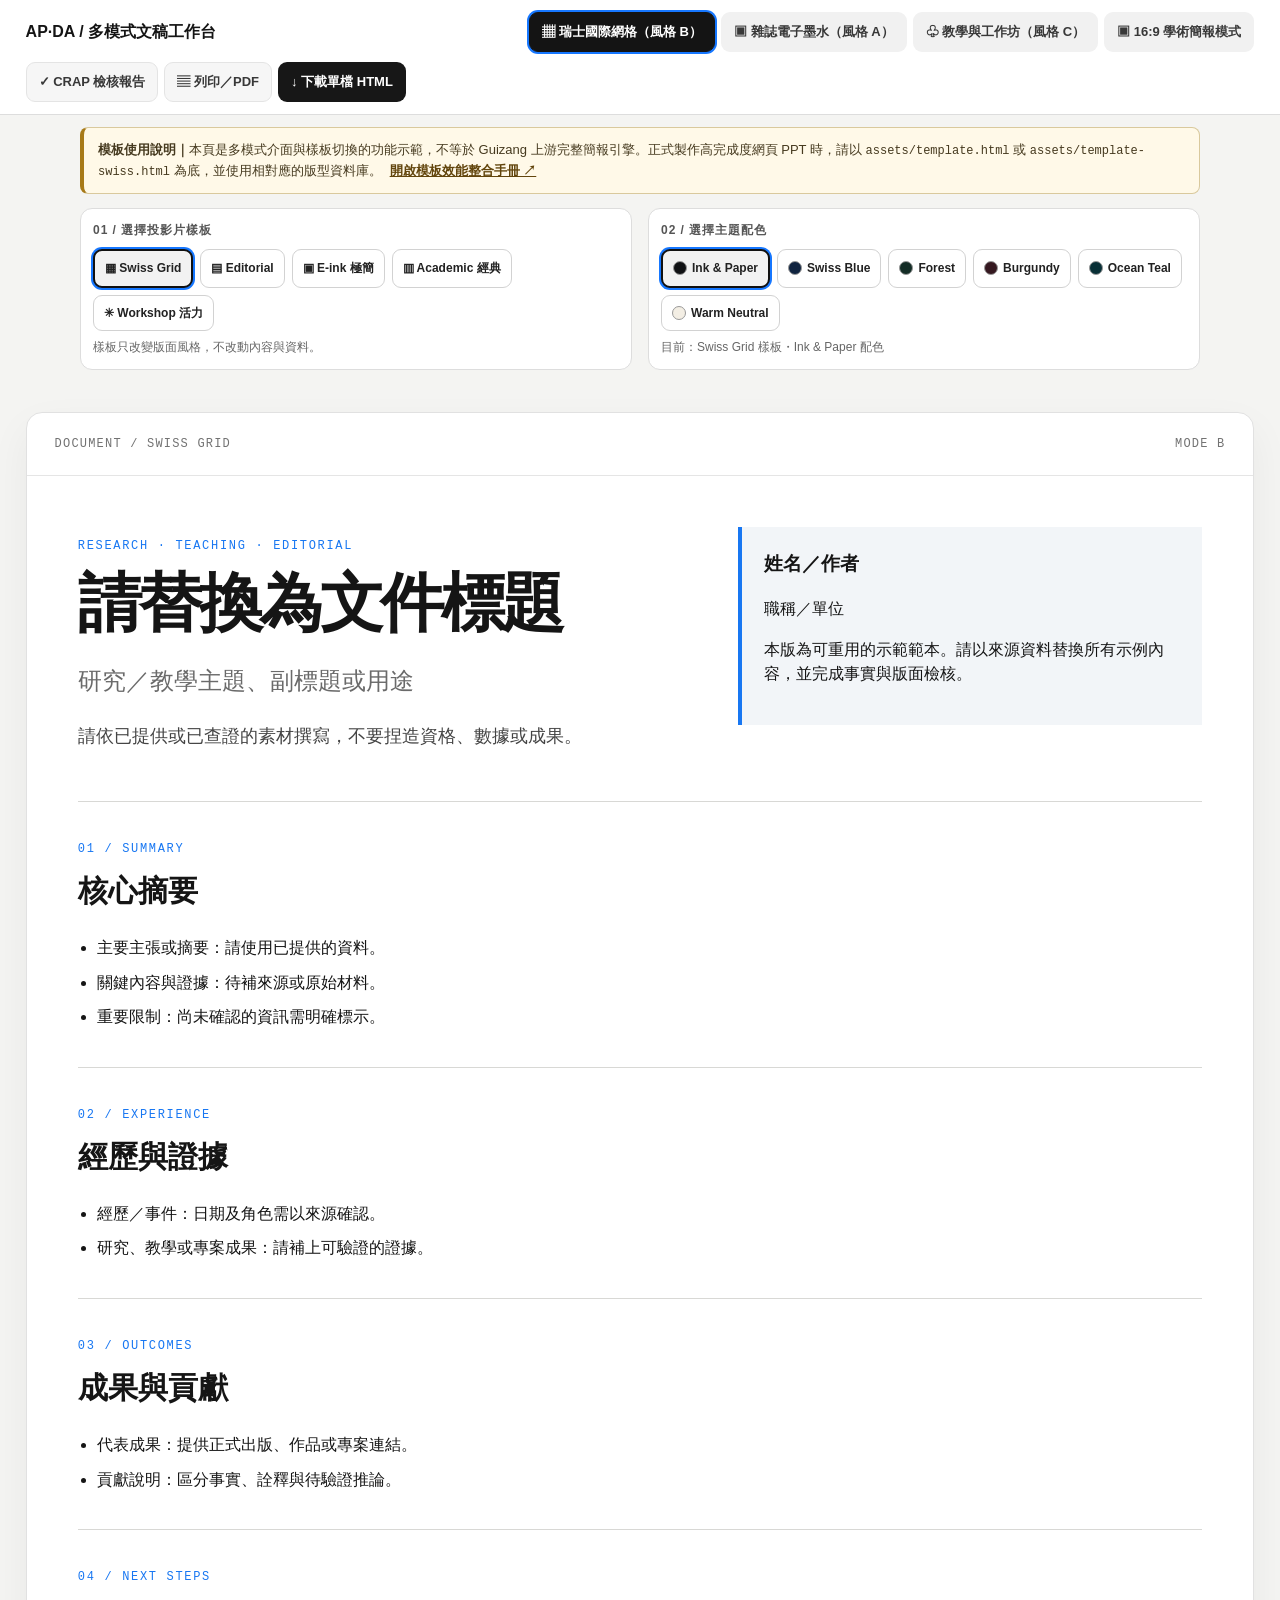
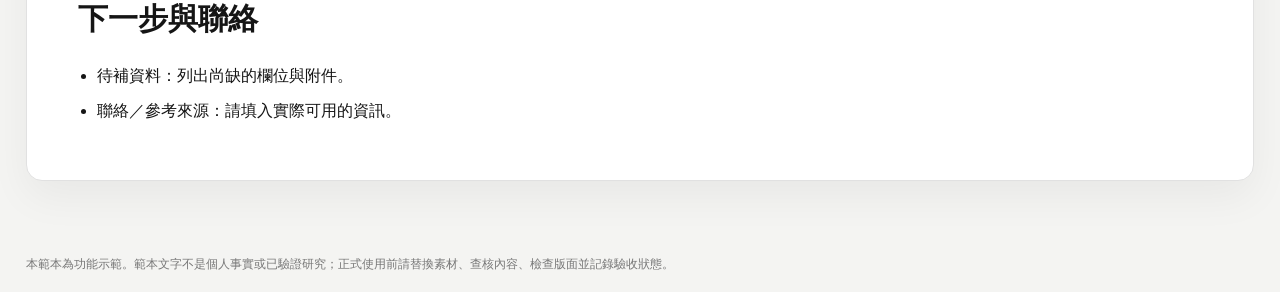
==== commit a1c48f4b: "docs: clarify demo renderer versus full upstream deck templates" ====
--- a/assets/multimode-document-studio-template.html
+++ b/assets/multimode-document-studio-template.html
@@ -2,7 +2,7 @@
 <html lang="zh-Hant" data-initial-mode="swiss" data-palette="ink-paper" data-slide-template="swiss">
 <head>
 <meta charset="utf-8"><meta name="viewport" content="width=device-width,initial-scale=1">
-<meta name="description" content="全能文稿排版助手多模式文稿工作介面範本">
+<meta name="description" content="全能文稿排版助手多模式文稿工作介面範本；完整網頁 PPT 請依整合手冊使用上游模板">
 <title>多模式文稿工作介面｜全能文稿排版助手</title>
 <style>
 :root{color-scheme:light;--paper:#f4f4f2;--ink:#151515;--muted:#626262;--line:#d8d8d5;--blue:#1877f2;font-family:Inter,-apple-system,BlinkMacSystemFont,"Segoe UI","Noto Sans TC",sans-serif}
@@ -35,6 +35,7 @@
 .style-pickers{display:flex;flex-wrap:wrap;gap:16px;align-items:flex-start;padding:14px 0 18px;margin:0 auto;max-width:1120px}
 .picker-group{border:1px solid #ddd;background:#fff;border-radius:12px;padding:12px;min-width:0;flex:1 1 300px}.picker-title{font-size:12px;font-weight:800;letter-spacing:.08em;color:#555;margin:0 0 9px}.picker-options{display:flex;flex-wrap:wrap;gap:7px}.picker-options button{border:1px solid #d2d2d2;background:#fff;color:#222;border-radius:9px;padding:8px 10px;font-size:12px;font-weight:650}.picker-options button[aria-pressed="true"]{border:2px solid #111;background:#f2f2f2;box-shadow:0 0 0 2px #1677ff}.palette-swatch{display:inline-block;width:14px;height:14px;border-radius:50%;border:1px solid #999;vertical-align:-3px;margin-right:5px}.picker-status{font-size:12px;color:#666;margin:7px 0 0}
 @media(max-width:600px){.picker-group{flex-basis:100%}}
+.integration-notice{max-width:1120px;margin:12px auto 0;padding:12px 14px;border:1px solid #d9c99d;border-left:4px solid #a77a18;border-radius:8px;background:#fff9e8;color:#463a1f;font-size:13px}.integration-notice a{display:inline-block;margin-left:8px;font-weight:750;color:#62450c}.integration-notice code{font-size:12px}@media(max-width:700px){.integration-notice{margin:10px 12px}.integration-notice a{margin-left:0;display:block}}
 </style>
 </head>
 <body>
@@ -52,6 +53,7 @@
     <button class="dark" type="button" id="download-html">↓ 下載單檔 HTML</button>
   </div>
 </header>
+<aside class="integration-notice" role="note"><strong>模板使用說明｜</strong>本頁是多模式介面與樣板切換的功能示範，不等於 Guizang 上游完整簡報引擎。正式製作高完成度網頁 PPT 時，請以 <code>assets/template.html</code> 或 <code>assets/template-swiss.html</code> 為底，並使用相對應的版型資料庫。<a href="../references/template-integration-playbook.md">開啟模板效能整合手冊 ↗</a></aside>
 <section class="style-pickers" aria-label="簡報樣板與配色選擇">
  <div class="picker-group"><p class="picker-title">01 / 選擇投影片樣板</p><div class="picker-options" role="group" aria-label="投影片樣板">
   <button type="button" data-template-choice="swiss" aria-pressed="true">▦ Swiss Grid</button><button type="button" data-template-choice="editorial" aria-pressed="false">▤ Editorial</button><button type="button" data-template-choice="eink" aria-pressed="false">▣ E-ink 極簡</button><button type="button" data-template-choice="academic" aria-pressed="false">▥ Academic 經典</button><button type="button" data-template-choice="workshop" aria-pressed="false">✳ Workshop 活力</button>
